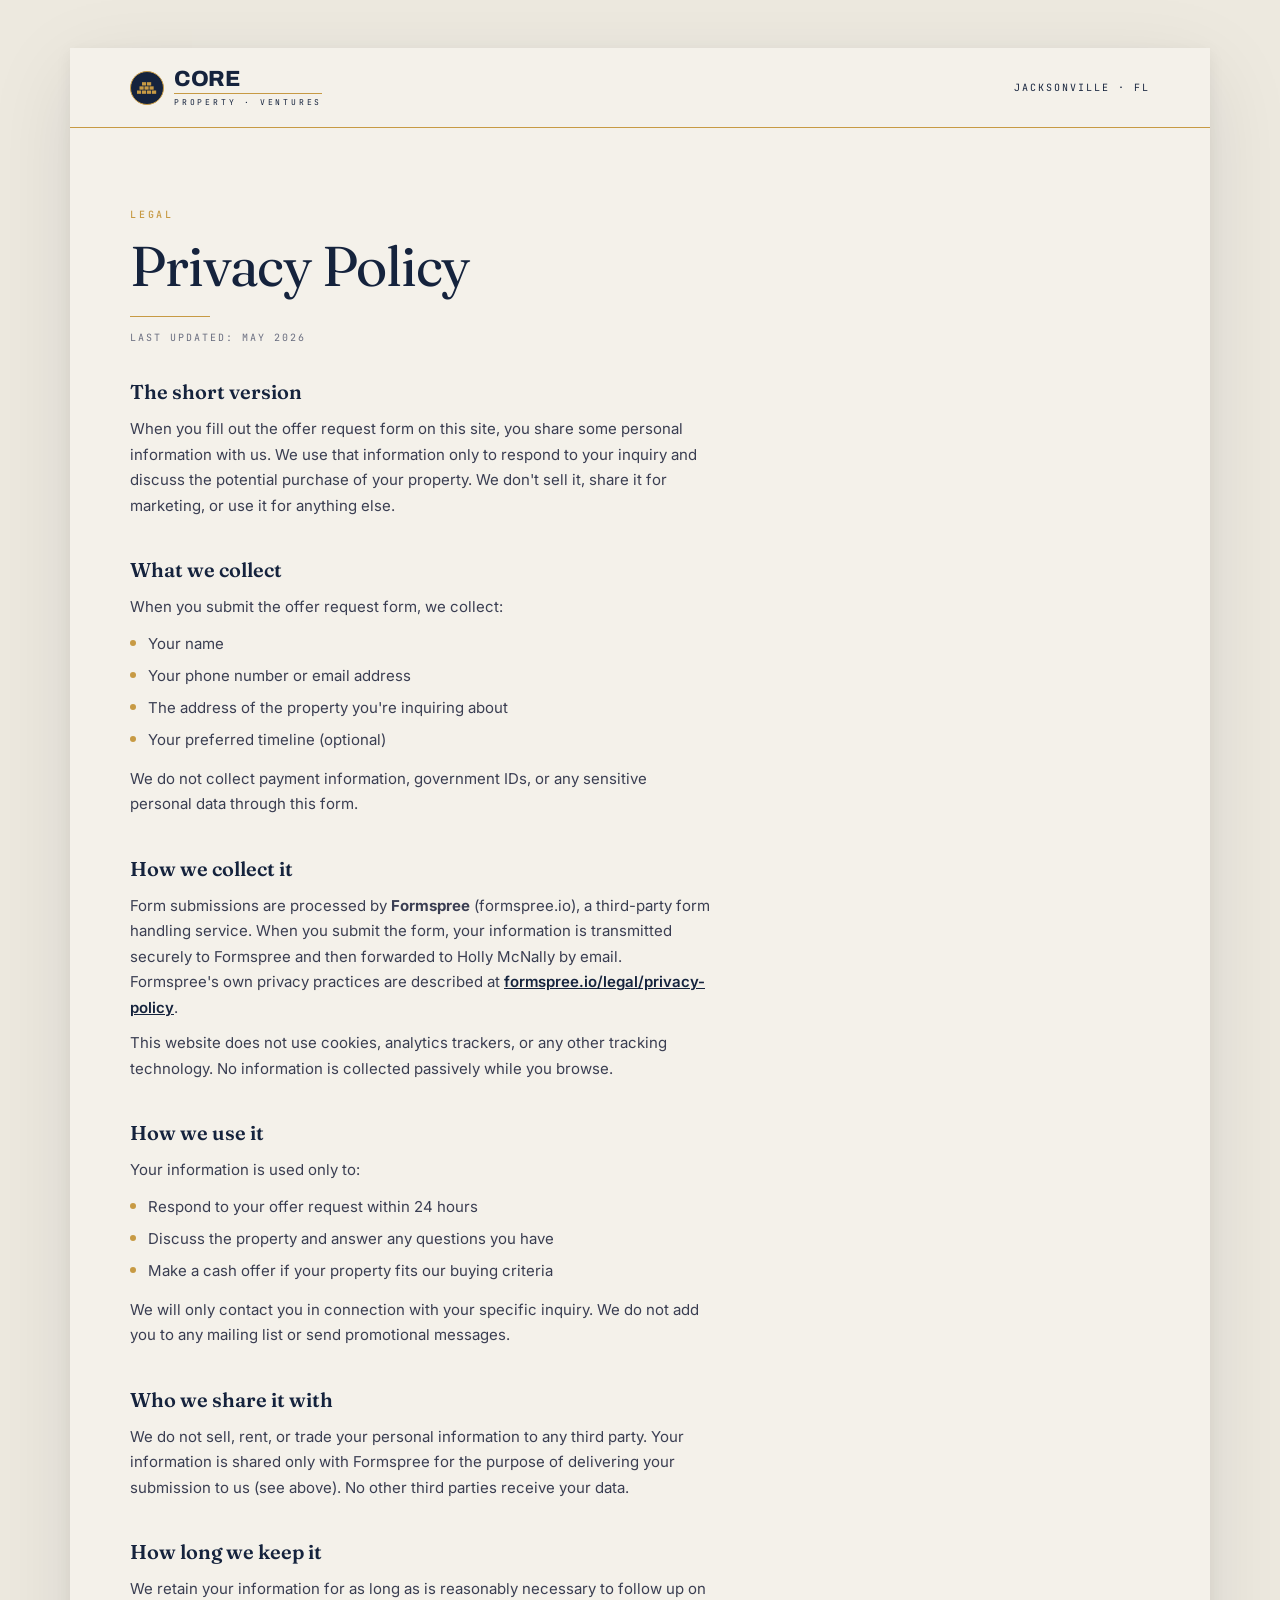
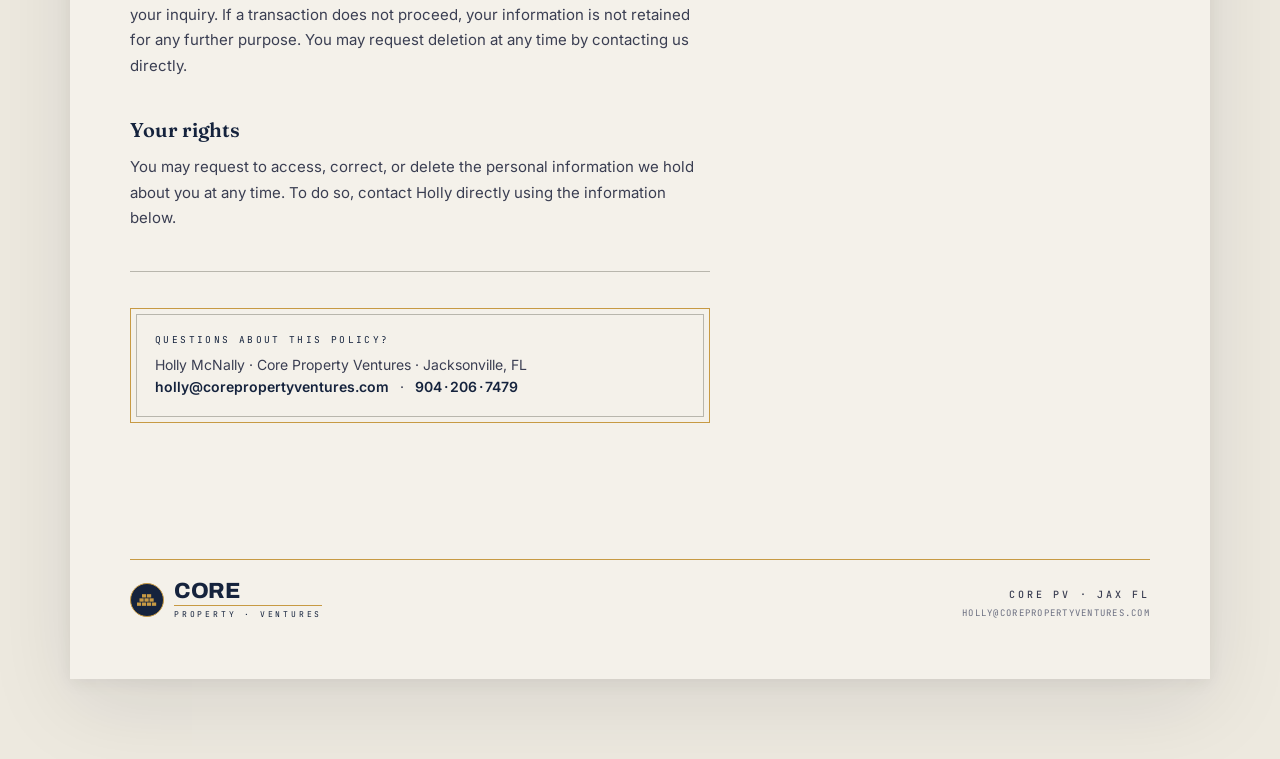
==== privacy.html @ 4a870c0d "Update headshot, add privacy policy, add QR code - Swap Holly's photo to LinkedIn Photo 3 (holly-202" ====
<!DOCTYPE html>
<html lang="en">
<head>
  <meta charset="UTF-8">
  <meta name="viewport" content="width=device-width, initial-scale=1.0">
  <meta name="description" content="Privacy Policy — Core Property Ventures">
  <title>Privacy Policy — Core Property Ventures</title>

  <link rel="preconnect" href="https://fonts.googleapis.com">
  <link rel="preconnect" href="https://fonts.gstatic.com" crossorigin>
  <link href="https://fonts.googleapis.com/css2?family=Archivo:wght@500;600;700;800&family=Fraunces:ital,opsz,wght@0,9..144,300;0,9..144,400;0,9..144,500;0,9..144,600;1,9..144,300;1,9..144,400;1,9..144,500&family=Inter:wght@400;500;600&family=JetBrains+Mono:wght@400;500&display=swap" rel="stylesheet">

  <style>
    /* ─── Tokens ─────────────────────────────────────────────────────────── */
    :root {
      --ink:       #15182a;
      --ink-2:     #3a3e52;
      --ink-3:     #6a6e80;
      --ink-4:     #b8b6ad;
      --paper:     #f4f1ea;
      --paper-2:   #ede9df;
      --paper-3:   #e3dccc;
      --navy:      #15233d;
      --gold:      #c79a44;

      --display: "Archivo",        -apple-system, system-ui, sans-serif;
      --sans:    "Inter",          -apple-system, system-ui, sans-serif;
      --serif:   "Fraunces",       Georgia, serif;
      --mono:    "JetBrains Mono", "Courier New", monospace;

      --gutter:      24px;
      --section-gap: 52px;
    }

    *, *::before, *::after { box-sizing: border-box; margin: 0; padding: 0; }
    html  { scroll-behavior: smooth; }
    body  {
      background: var(--paper);
      font-family: var(--sans);
      color: var(--ink);
      -webkit-font-smoothing: antialiased;
      -moz-osx-font-smoothing: grayscale;
    }

    .page {
      width: 100%;
      margin: 0 auto;
      background: var(--paper);
    }

    /* ─── Type helpers ───────────────────────────────────────────────────── */
    .eyebrow {
      font-family: var(--mono);
      font-size: 10px;
      letter-spacing: .28em;
      text-transform: uppercase;
      font-weight: 500;
      color: var(--ink-2);
    }
    .eyebrow--gold { color: var(--gold); }
    .eyebrow--navy { color: var(--navy); }

    /* ─── Brand lockup ───────────────────────────────────────────────────── */
    .lockup {
      display: inline-flex;
      align-items: center;
      gap: 10px;
      text-decoration: none;
    }
    .lockup__mark {
      width: 28px; height: 28px;
      border-radius: 50%;
      background: var(--navy);
      border: 1.5px solid var(--gold);
      display: flex; align-items: center; justify-content: center;
      flex: 0 0 auto;
    }
    .lockup__text {
      display: flex; flex-direction: column; align-items: flex-start;
    }
    .lockup__word {
      font-family: var(--display);
      font-weight: 800; font-size: 19px;
      letter-spacing: -.015em; color: var(--navy); line-height: 1;
    }
    .lockup__rule { height: 1px; background: var(--gold); width: 100%; margin-top: 3px; }
    .lockup__sub  {
      font-family: var(--mono); font-size: 7px; letter-spacing: .35em;
      color: var(--navy); margin-top: 3px; text-transform: uppercase;
    }

    /* ─── Nav ────────────────────────────────────────────────────────────── */
    .nav {
      padding: 16px var(--gutter);
      border-bottom: 1px solid var(--gold);
      display: flex; align-items: center; justify-content: space-between;
      position: sticky; top: 0;
      background: var(--paper);
      z-index: 100;
      transition: box-shadow .25s ease;
    }
    .nav.is-scrolled { box-shadow: 0 2px 18px rgba(21,24,42,.10); }
    .nav-location {
      font-family: var(--mono); font-size: 10px;
      letter-spacing: .2em; text-transform: uppercase; color: var(--navy);
    }

    /* ─── Privacy content ────────────────────────────────────────────────── */
    .privacy {
      padding: 52px var(--gutter) 0;
      max-width: 700px;
    }

    .privacy__headline {
      font-family: var(--serif);
      font-size: 42px; font-weight: 400;
      color: var(--navy); line-height: 1.02; letter-spacing: -.02em;
      margin-top: 16px;
    }
    .privacy__rule { width: 80px; height: 1px; background: var(--gold); margin-top: 22px; }
    .privacy__updated {
      font-family: var(--mono); font-size: 10px;
      letter-spacing: .2em; text-transform: uppercase;
      color: var(--ink-3); margin-top: 14px;
    }

    .privacy__body { margin-top: 36px; }

    .privacy__section { margin-top: 40px; }
    .privacy__section:first-child { margin-top: 0; }

    .privacy__section-title {
      font-family: var(--serif); font-size: 20px; font-weight: 600;
      color: var(--navy); line-height: 1.2; margin-bottom: 12px;
    }

    .privacy__text {
      font-size: 15px; line-height: 1.7; color: var(--ink-2);
    }
    .privacy__text + .privacy__text { margin-top: 10px; }

    .privacy__list {
      list-style: none; margin-top: 12px;
      display: flex; flex-direction: column; gap: 8px;
    }
    .privacy__list li {
      display: flex; gap: 12px;
      font-size: 15px; line-height: 1.6; color: var(--ink-2);
    }
    .privacy__dot {
      width: 6px; height: 6px; background: var(--gold);
      border-radius: 50%; flex: 0 0 6px; margin-top: 8px;
    }

    .privacy__divider {
      height: 1px; background: var(--ink-4); margin-top: 40px;
    }

    .privacy__contact {
      margin-top: 36px;
      padding: 24px;
      border: 1px solid var(--gold);
      position: relative;
    }
    .privacy__contact::after {
      content: ""; position: absolute; inset: 5px;
      border: 1px solid var(--ink-4); pointer-events: none;
    }
    .privacy__contact-label {
      font-family: var(--mono); font-size: 9.5px;
      letter-spacing: .25em; text-transform: uppercase; color: var(--navy);
      margin-bottom: 8px;
    }
    .privacy__contact-line {
      font-size: 14px; color: var(--ink-2); line-height: 1.6;
    }
    .privacy__contact-line a {
      color: var(--navy); font-weight: 600; text-decoration: none;
    }
    .privacy__contact-line a:hover { text-decoration: underline; }

    /* ─── Footer ─────────────────────────────────────────────────────────── */
    footer { padding: 44px var(--gutter) 48px; margin-top: 52px; }
    .footer__rule  { height: 1px; background: var(--gold); margin-bottom: 20px; }
    .footer__inner { display: flex; justify-content: space-between; align-items: flex-end; }
    .footer__right { text-align: right; }
    .footer__email {
      font-family: var(--mono); font-size: 9px;
      letter-spacing: .14em; color: var(--ink-3); text-transform: uppercase;
      text-decoration: none; display: block; margin-top: 6px;
      transition: color .15s ease;
    }
    .footer__email:hover { color: var(--navy); }

    :focus-visible { outline: 2px solid var(--gold); outline-offset: 2px; }

    @media (min-width: 768px) {
      :root {
        --gutter:      60px;
        --section-gap: 80px;
      }
      body { background: var(--paper-2); }
      .page { max-width: 1140px; margin: 0 auto; }
      .lockup__word  { font-size: 22px; }
      .lockup__mark  { width: 34px; height: 34px; }
      .lockup__mark svg { width: 20px; height: 14px; }
      .lockup__sub   { font-size: 8px; }
      .nav { padding: 20px var(--gutter); }
      .privacy { padding: 80px var(--gutter) 0; }
      .privacy__headline { font-size: 56px; }
      footer { padding: 56px var(--gutter) 60px; margin-top: 80px; }
    }

    @media (min-width: 1200px) {
      body { padding: 48px 24px 80px; }
      .page { box-shadow: 0 24px 80px rgba(21,24,42,.10), 0 4px 16px rgba(21,24,42,.06); }
    }
  </style>
</head>
<body>
  <div class="page">

    <!-- ── Nav ───────────────────────────────────────────────────────────── -->
    <nav class="nav" id="nav" aria-label="Site navigation">
      <a href="index.html" class="lockup" aria-label="Core Property Ventures — home">
        <div class="lockup__mark" aria-hidden="true">
          <svg viewBox="0 0 24 16" width="17" height="11">
            <rect x="0"  y="11" width="5" height="4" fill="var(--gold)" />
            <rect x="6"  y="11" width="5" height="4" fill="var(--gold)" />
            <rect x="12" y="11" width="5" height="4" fill="var(--gold)" />
            <rect x="18" y="11" width="5" height="4" fill="var(--gold)" />
            <rect x="3"  y="6"  width="5" height="4" fill="var(--gold)" />
            <rect x="9"  y="6"  width="5" height="4" fill="var(--gold)" />
            <rect x="15" y="6"  width="5" height="4" fill="var(--gold)" />
            <rect x="6"  y="1"  width="5" height="4" fill="var(--gold)" />
            <rect x="12" y="1"  width="5" height="4" fill="var(--gold)" />
          </svg>
        </div>
        <div class="lockup__text">
          <span class="lockup__word">CORE</span>
          <div class="lockup__rule"></div>
          <div class="lockup__sub">Property · Ventures</div>
        </div>
      </a>
      <span class="nav-location" aria-label="Location: Jacksonville, Florida">Jacksonville · FL</span>
    </nav>

    <!-- ── Privacy content ──────────────────────────────────────────────── -->
    <section class="privacy" aria-labelledby="privacy-hed">
      <p class="eyebrow eyebrow--gold">Legal</p>
      <h1 class="privacy__headline" id="privacy-hed">Privacy Policy</h1>
      <div class="privacy__rule" aria-hidden="true"></div>
      <p class="privacy__updated">Last updated: May 2026</p>

      <div class="privacy__body">

        <div class="privacy__section">
          <h2 class="privacy__section-title">The short version</h2>
          <p class="privacy__text">
            When you fill out the offer request form on this site, you share some personal
            information with us. We use that information only to respond to your inquiry and
            discuss the potential purchase of your property. We don't sell it, share it for
            marketing, or use it for anything else.
          </p>
        </div>

        <div class="privacy__section">
          <h2 class="privacy__section-title">What we collect</h2>
          <p class="privacy__text">When you submit the offer request form, we collect:</p>
          <ul class="privacy__list" aria-label="Information collected">
            <li><span class="privacy__dot" aria-hidden="true"></span><span>Your name</span></li>
            <li><span class="privacy__dot" aria-hidden="true"></span><span>Your phone number or email address</span></li>
            <li><span class="privacy__dot" aria-hidden="true"></span><span>The address of the property you're inquiring about</span></li>
            <li><span class="privacy__dot" aria-hidden="true"></span><span>Your preferred timeline (optional)</span></li>
          </ul>
          <p class="privacy__text" style="margin-top:14px;">
            We do not collect payment information, government IDs, or any sensitive personal
            data through this form.
          </p>
        </div>

        <div class="privacy__section">
          <h2 class="privacy__section-title">How we collect it</h2>
          <p class="privacy__text">
            Form submissions are processed by <strong>Formspree</strong> (formspree.io), a
            third-party form handling service. When you submit the form, your information is
            transmitted securely to Formspree and then forwarded to Holly McNally by email.
            Formspree's own privacy practices are described at
            <a href="https://formspree.io/legal/privacy-policy/" target="_blank" rel="noopener noreferrer" style="color:var(--navy);font-weight:600;">formspree.io/legal/privacy-policy</a>.
          </p>
          <p class="privacy__text">
            This website does not use cookies, analytics trackers, or any other tracking
            technology. No information is collected passively while you browse.
          </p>
        </div>

        <div class="privacy__section">
          <h2 class="privacy__section-title">How we use it</h2>
          <p class="privacy__text">Your information is used only to:</p>
          <ul class="privacy__list" aria-label="How information is used">
            <li><span class="privacy__dot" aria-hidden="true"></span><span>Respond to your offer request within 24 hours</span></li>
            <li><span class="privacy__dot" aria-hidden="true"></span><span>Discuss the property and answer any questions you have</span></li>
            <li><span class="privacy__dot" aria-hidden="true"></span><span>Make a cash offer if your property fits our buying criteria</span></li>
          </ul>
          <p class="privacy__text" style="margin-top:14px;">
            We will only contact you in connection with your specific inquiry. We do not add
            you to any mailing list or send promotional messages.
          </p>
        </div>

        <div class="privacy__section">
          <h2 class="privacy__section-title">Who we share it with</h2>
          <p class="privacy__text">
            We do not sell, rent, or trade your personal information to any third party.
            Your information is shared only with Formspree for the purpose of delivering your
            submission to us (see above). No other third parties receive your data.
          </p>
        </div>

        <div class="privacy__section">
          <h2 class="privacy__section-title">How long we keep it</h2>
          <p class="privacy__text">
            We retain your information for as long as is reasonably necessary to follow up on
            your inquiry. If a transaction does not proceed, your information is not retained
            for any further purpose. You may request deletion at any time by contacting us
            directly.
          </p>
        </div>

        <div class="privacy__section">
          <h2 class="privacy__section-title">Your rights</h2>
          <p class="privacy__text">
            You may request to access, correct, or delete the personal information we hold
            about you at any time. To do so, contact Holly directly using the information below.
          </p>
        </div>

        <div class="privacy__divider" aria-hidden="true"></div>

        <div class="privacy__contact">
          <p class="privacy__contact-label">Questions about this policy?</p>
          <p class="privacy__contact-line">
            Holly McNally · Core Property Ventures · Jacksonville, FL<br>
            <a href="mailto:holly@corepropertyventures.com">holly@corepropertyventures.com</a>
            &ensp;·&ensp;
            <a href="tel:9042067479">904&thinsp;·&thinsp;206&thinsp;·&thinsp;7479</a>
          </p>
        </div>

      </div>
    </section>

    <!-- ── Footer ────────────────────────────────────────────────────────── -->
    <footer>
      <div class="footer__rule" aria-hidden="true"></div>
      <div class="footer__inner">
        <a href="index.html" class="lockup" aria-label="Core Property Ventures — home">
          <div class="lockup__mark" aria-hidden="true">
            <svg viewBox="0 0 24 16" width="17" height="11">
              <rect x="0"  y="11" width="5" height="4" fill="var(--gold)" />
              <rect x="6"  y="11" width="5" height="4" fill="var(--gold)" />
              <rect x="12" y="11" width="5" height="4" fill="var(--gold)" />
              <rect x="18" y="11" width="5" height="4" fill="var(--gold)" />
              <rect x="3"  y="6"  width="5" height="4" fill="var(--gold)" />
              <rect x="9"  y="6"  width="5" height="4" fill="var(--gold)" />
              <rect x="15" y="6"  width="5" height="4" fill="var(--gold)" />
              <rect x="6"  y="1"  width="5" height="4" fill="var(--gold)" />
              <rect x="12" y="1"  width="5" height="4" fill="var(--gold)" />
            </svg>
          </div>
          <div class="lockup__text">
            <span class="lockup__word">CORE</span>
            <div class="lockup__rule"></div>
            <div class="lockup__sub">Property · Ventures</div>
          </div>
        </a>
        <div class="footer__right">
          <p class="eyebrow">Core PV · Jax FL</p>
          <a href="mailto:holly@corepropertyventures.com" class="footer__email">
            holly@corepropertyventures.com
          </a>
        </div>
      </div>
    </footer>

  </div><!-- /.page -->

  <script>
    const nav = document.getElementById('nav');
    window.addEventListener('scroll', () => {
      nav.classList.toggle('is-scrolled', window.scrollY > 8);
    }, { passive: true });
  </script>
</body>
</html>
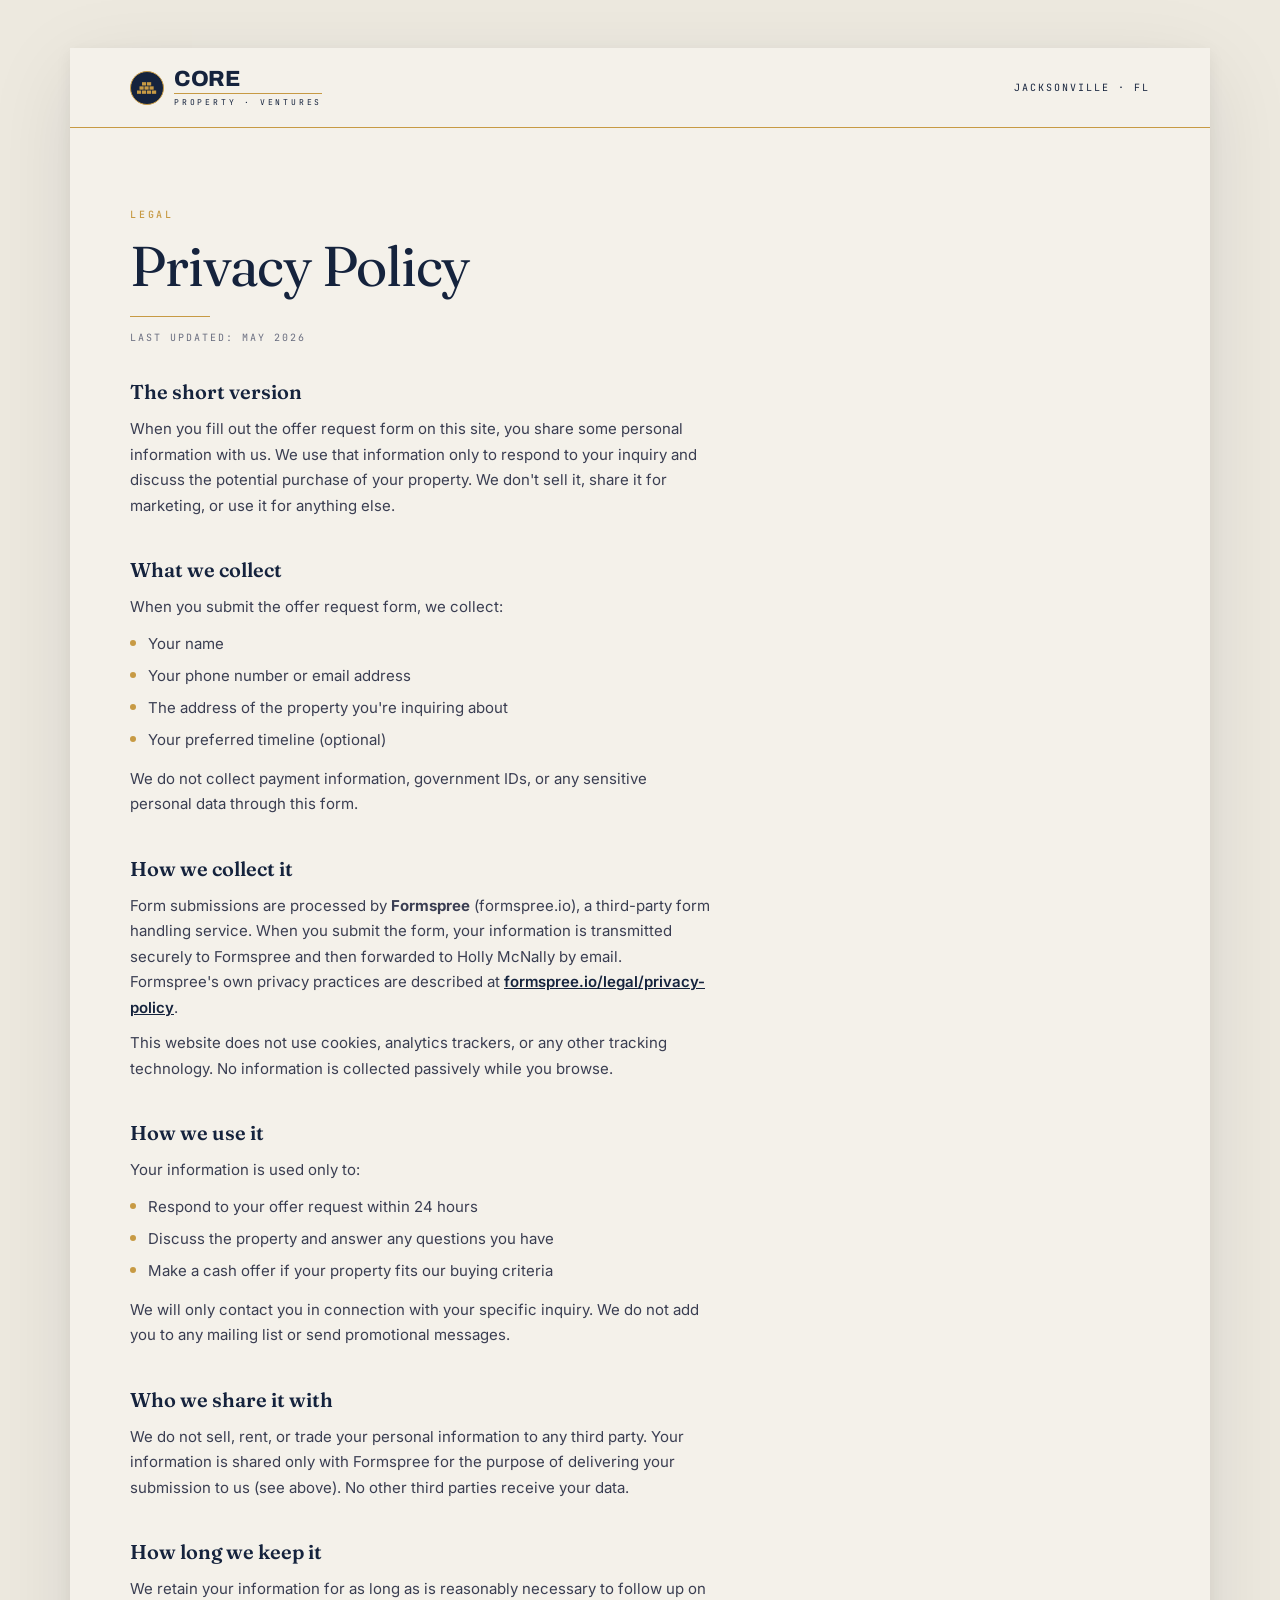
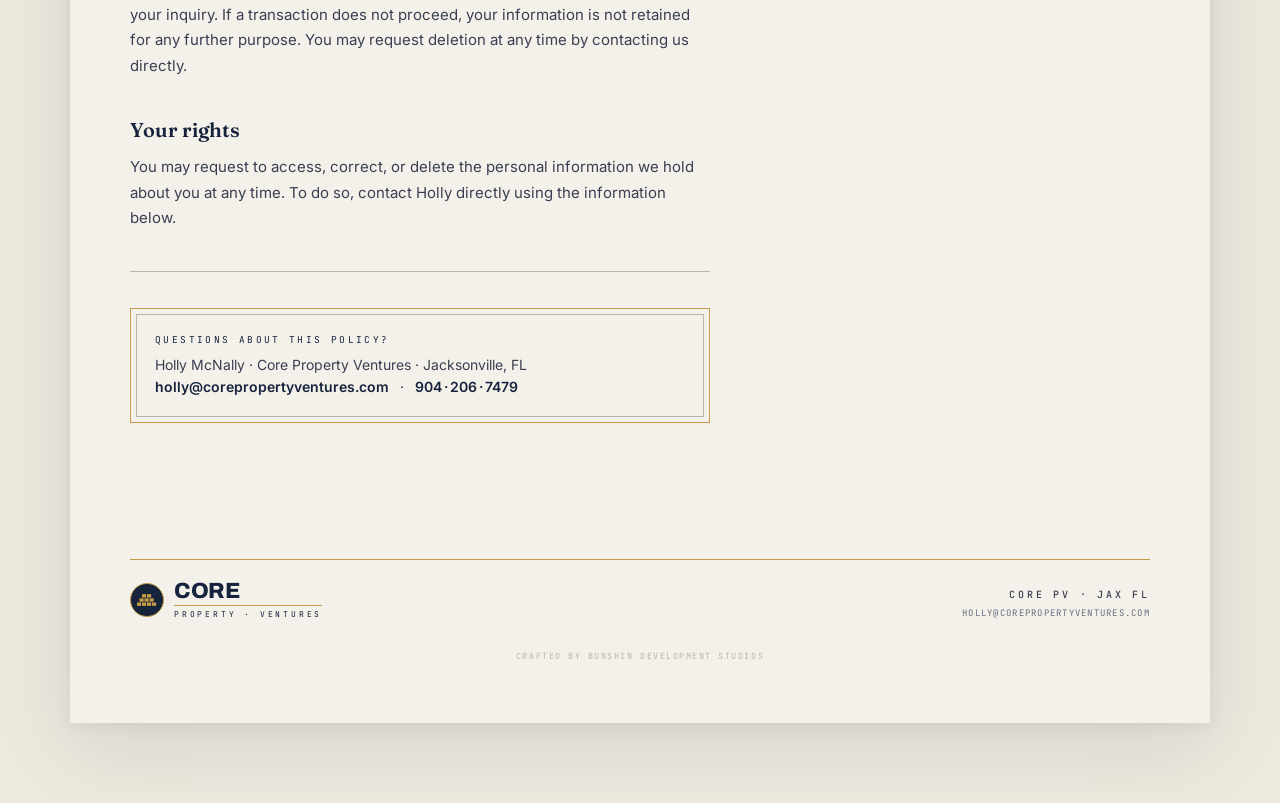
==== commit 2b7f6060: "Add Bunshin Development Studios colophon to footer Centered colophon credit below footer inner row o" ====
--- a/privacy.html
+++ b/privacy.html
@@ -191,6 +191,15 @@
       transition: color .15s ease;
     }
     .footer__email:hover { color: var(--navy); }
+
+    .footer__colophon { text-align: center; margin-top: 24px; }
+    .footer__colophon a {
+      font-family: var(--mono); font-size: 8.5px;
+      letter-spacing: .18em; color: var(--ink-4); text-transform: uppercase;
+      text-decoration: none;
+      transition: color .2s ease;
+    }
+    .footer__colophon a:hover { color: var(--ink-3); }
 
     :focus-visible { outline: 2px solid var(--gold); outline-offset: 2px; }
 
@@ -381,6 +390,9 @@
           </a>
         </div>
       </div>
+      <div class="footer__colophon">
+        <a href="https://bunshin.io" target="_blank" rel="noopener noreferrer">crafted by Bunshin Development Studios</a>
+      </div>
     </footer>
 
   </div><!-- /.page -->
